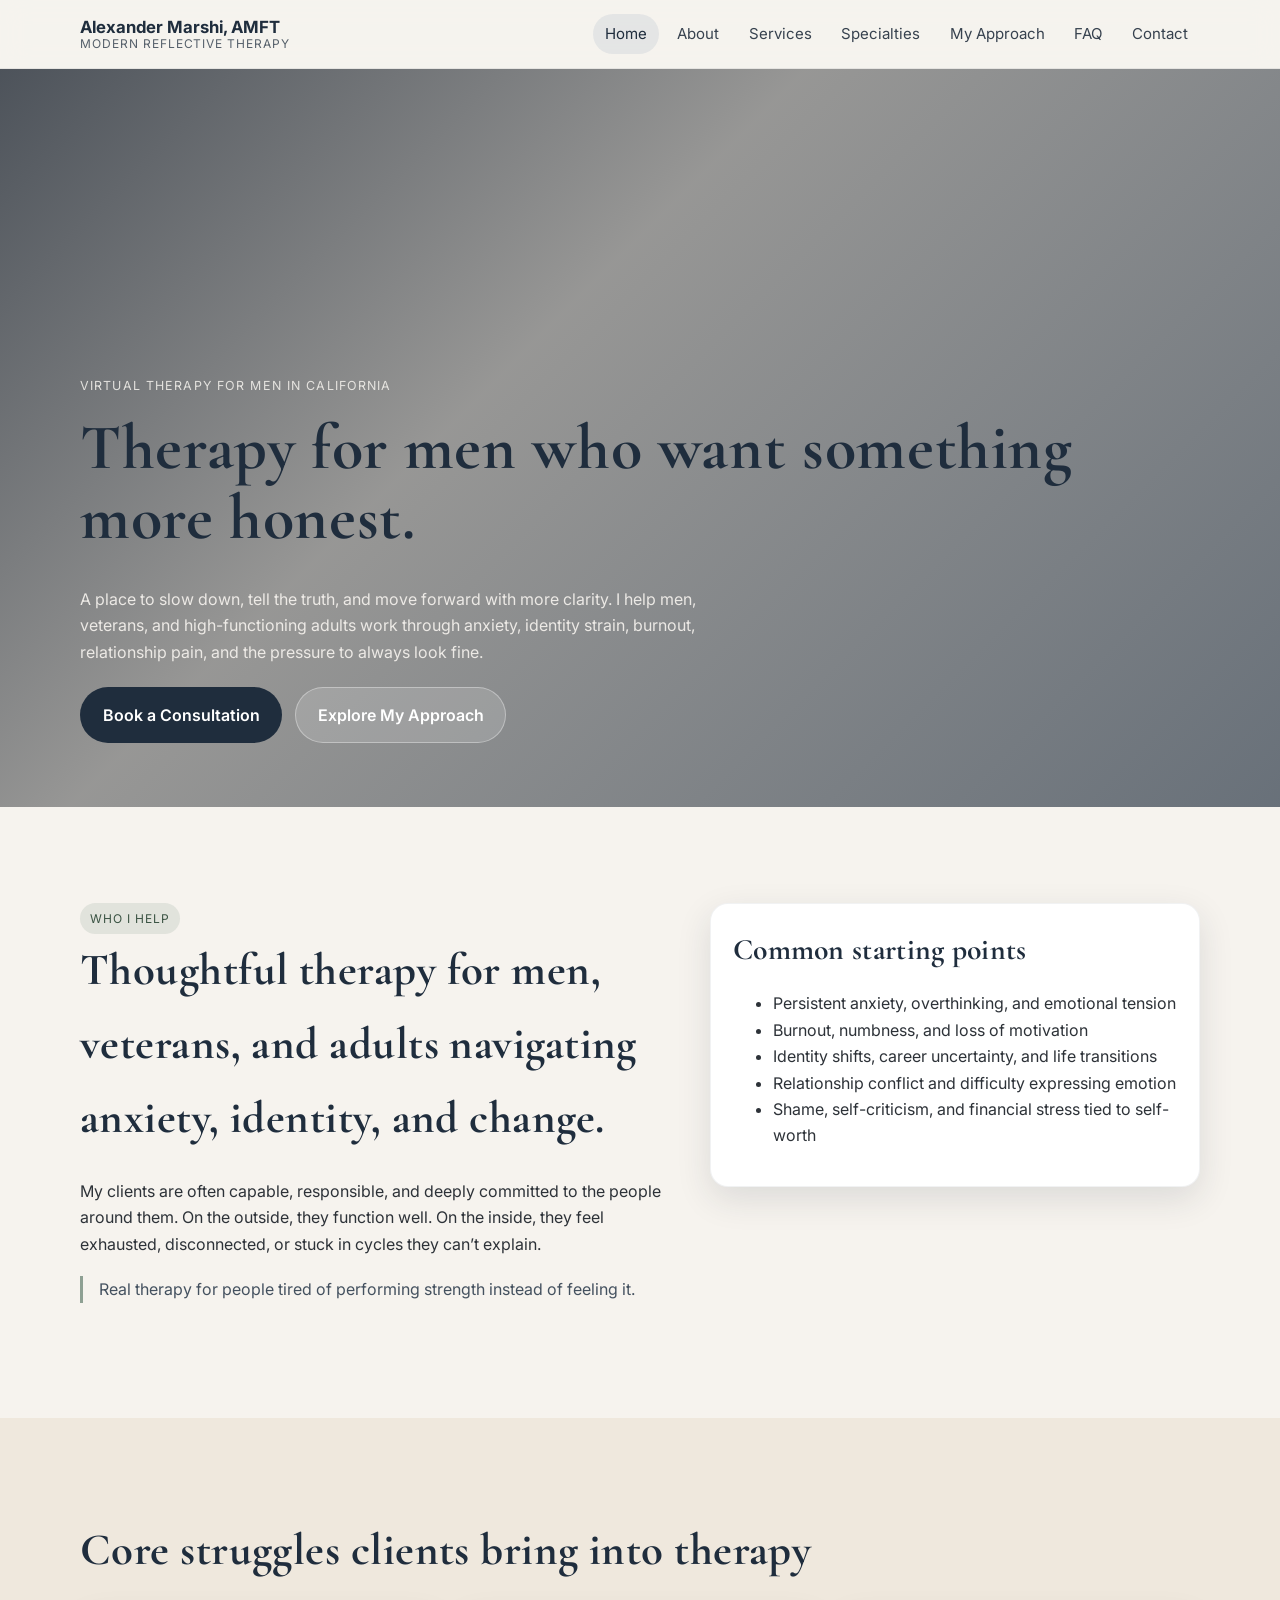
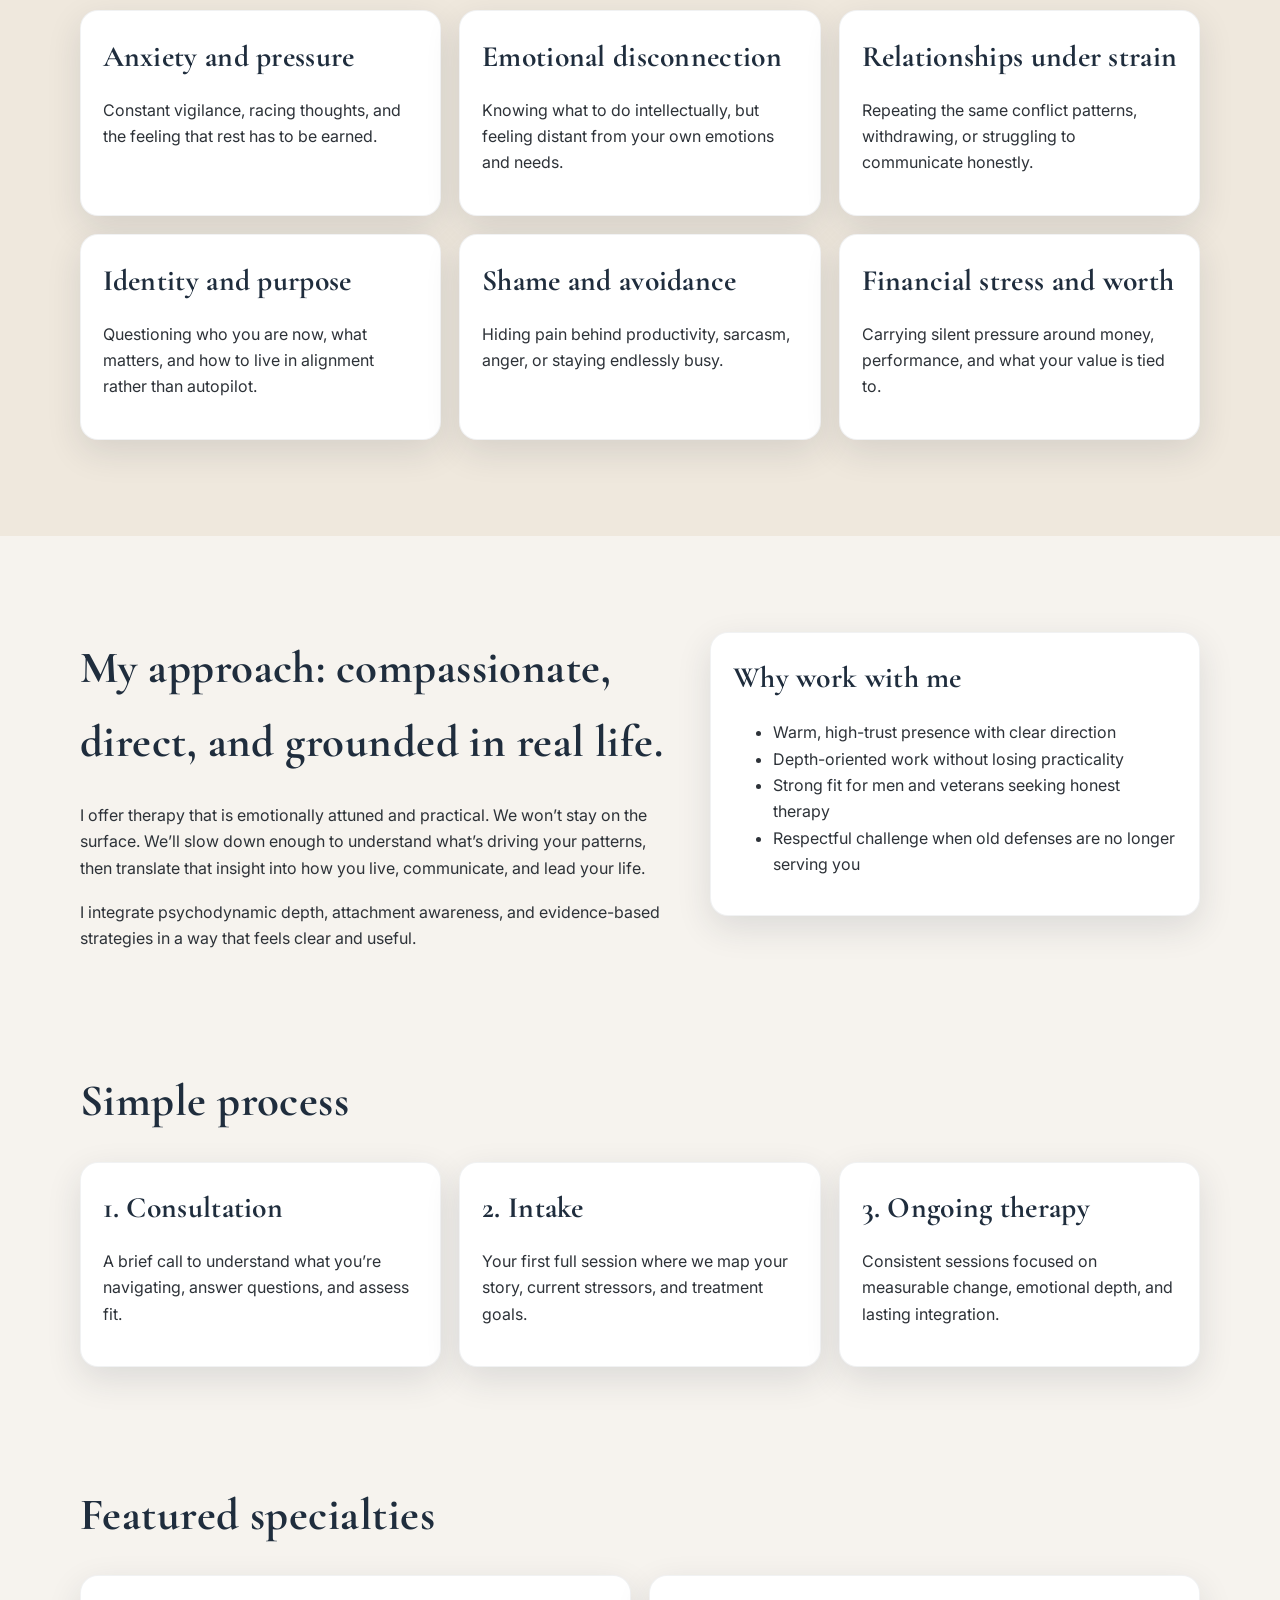
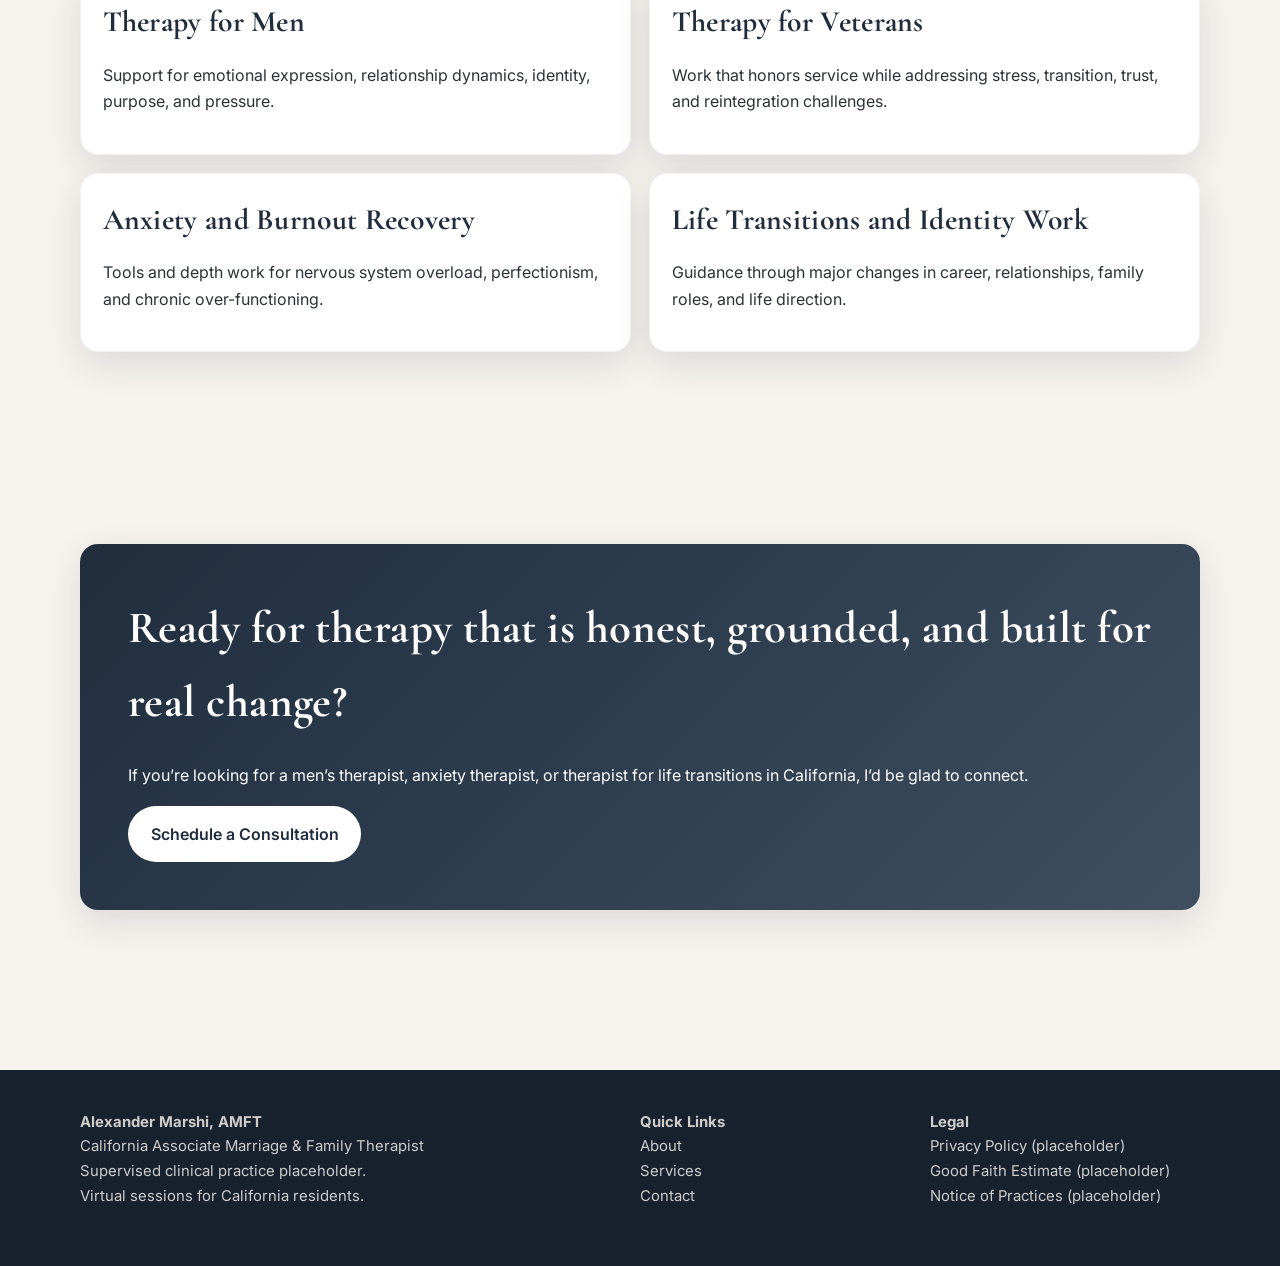
==== therapist-site/index.html @ 21ec8193 "Create premium multi-page therapist website for Alexander Marshi" ====
<!DOCTYPE html>
<html lang="en">
<head>
  <meta charset="UTF-8" />
  <meta name="viewport" content="width=device-width, initial-scale=1.0" />
  <meta name="description" content="Alexander Marshi, AMFT offers thoughtful therapy for men, veterans, and adults navigating anxiety, burnout, identity, relationships, and life transitions in California." />
  <title>Alexander Marshi, AMFT | Therapy for Men, Veterans, and Adults in California</title>
  <link rel="preconnect" href="https://fonts.googleapis.com">
  <link rel="preconnect" href="https://fonts.gstatic.com" crossorigin>
  <link href="https://fonts.googleapis.com/css2?family=Cormorant+Garamond:wght@500;600;700&family=Inter:wght@400;500;600;700&display=swap" rel="stylesheet">
  <link rel="stylesheet" href="assets/styles.css" />
</head>
<body>
  <header class="site-header">
    <div class="container nav-shell">
      <a class="brand" href="index.html"><strong>Alexander Marshi, AMFT</strong><span>Modern Reflective Therapy</span></a>
      <button class="nav-toggle" data-nav-toggle aria-label="Toggle navigation" aria-expanded="false">☰</button>
      <nav class="nav-links" data-nav-links>
        <a class="active" href="index.html">Home</a><a href="about.html">About</a><a href="services.html">Services</a><a href="specialties.html">Specialties</a><a href="approach.html">My Approach</a><a href="faq.html">FAQ</a><a href="contact.html">Contact</a>
      </nav>
    </div>
  </header>

  <section class="hero">
    <video autoplay muted loop playsinline poster="https://images.unsplash.com/photo-1506905925346-21bda4d32df4?auto=format&fit=crop&w=1800&q=80">
      <source src="https://player.vimeo.com/external/449354910.sd.mp4?s=4cbf26a3ed22e75ec96f9f59257f3447bdd8f9f9&profile_id=165&oauth2_token_id=57447761" type="video/mp4" />
    </video>
    <img class="hero-fallback" src="https://images.unsplash.com/photo-1507525428034-b723cf961d3e?auto=format&fit=crop&w=1800&q=80" alt="Calm ocean horizon at dusk" loading="eager" />
    <div class="hero-content">
      <span class="hero-kicker fade-up">virtual therapy for men in california</span>
      <h1 class="fade-up">Therapy for men who want something more honest.</h1>
      <p class="fade-up">A place to slow down, tell the truth, and move forward with more clarity. I help men, veterans, and high-functioning adults work through anxiety, identity strain, burnout, relationship pain, and the pressure to always look fine.</p>
      <div class="hero-actions fade-up">
        <a class="btn btn-primary" href="contact.html">Book a Consultation</a>
        <a class="btn btn-ghost" href="approach.html">Explore My Approach</a>
      </div>
    </div>
  </section>

  <main>
    <section class="section">
      <div class="container split">
        <div class="fade-up">
          <span class="badge">Who I Help</span>
          <h2>Thoughtful therapy for men, veterans, and adults navigating anxiety, identity, and change.</h2>
          <p>My clients are often capable, responsible, and deeply committed to the people around them. On the outside, they function well. On the inside, they feel exhausted, disconnected, or stuck in cycles they can’t explain.</p>
          <p class="highlight">Real therapy for people tired of performing strength instead of feeling it.</p>
        </div>
        <div class="card fade-up">
          <h3>Common starting points</h3>
          <ul>
            <li>Persistent anxiety, overthinking, and emotional tension</li>
            <li>Burnout, numbness, and loss of motivation</li>
            <li>Identity shifts, career uncertainty, and life transitions</li>
            <li>Relationship conflict and difficulty expressing emotion</li>
            <li>Shame, self-criticism, and financial stress tied to self-worth</li>
          </ul>
        </div>
      </div>
    </section>

    <section class="section" style="background:#efe8dd;">
      <div class="container">
        <h2 class="fade-up">Core struggles clients bring into therapy</h2>
        <div class="grid cols-3">
          <article class="card fade-up"><h3>Anxiety and pressure</h3><p>Constant vigilance, racing thoughts, and the feeling that rest has to be earned.</p></article>
          <article class="card fade-up"><h3>Emotional disconnection</h3><p>Knowing what to do intellectually, but feeling distant from your own emotions and needs.</p></article>
          <article class="card fade-up"><h3>Relationships under strain</h3><p>Repeating the same conflict patterns, withdrawing, or struggling to communicate honestly.</p></article>
          <article class="card fade-up"><h3>Identity and purpose</h3><p>Questioning who you are now, what matters, and how to live in alignment rather than autopilot.</p></article>
          <article class="card fade-up"><h3>Shame and avoidance</h3><p>Hiding pain behind productivity, sarcasm, anger, or staying endlessly busy.</p></article>
          <article class="card fade-up"><h3>Financial stress and worth</h3><p>Carrying silent pressure around money, performance, and what your value is tied to.</p></article>
        </div>
      </div>
    </section>

    <section class="section">
      <div class="container split">
        <div class="fade-up">
          <h2>My approach: compassionate, direct, and grounded in real life.</h2>
          <p>I offer therapy that is emotionally attuned and practical. We won’t stay on the surface. We’ll slow down enough to understand what’s driving your patterns, then translate that insight into how you live, communicate, and lead your life.</p>
          <p>I integrate psychodynamic depth, attachment awareness, and evidence-based strategies in a way that feels clear and useful.</p>
        </div>
        <div class="card fade-up">
          <h3>Why work with me</h3>
          <ul>
            <li>Warm, high-trust presence with clear direction</li>
            <li>Depth-oriented work without losing practicality</li>
            <li>Strong fit for men and veterans seeking honest therapy</li>
            <li>Respectful challenge when old defenses are no longer serving you</li>
          </ul>
        </div>
      </div>
    </section>

    <section class="section" style="padding-top:0;">
      <div class="container">
        <h2 class="fade-up">Simple process</h2>
        <div class="grid cols-3">
          <article class="card fade-up"><h3>1. Consultation</h3><p>A brief call to understand what you’re navigating, answer questions, and assess fit.</p></article>
          <article class="card fade-up"><h3>2. Intake</h3><p>Your first full session where we map your story, current stressors, and treatment goals.</p></article>
          <article class="card fade-up"><h3>3. Ongoing therapy</h3><p>Consistent sessions focused on measurable change, emotional depth, and lasting integration.</p></article>
        </div>
      </div>
    </section>

    <section class="section" style="padding-top:1rem;">
      <div class="container">
        <h2 class="fade-up">Featured specialties</h2>
        <div class="grid cols-2">
          <article class="card fade-up"><h3>Therapy for Men</h3><p>Support for emotional expression, relationship dynamics, identity, purpose, and pressure.</p></article>
          <article class="card fade-up"><h3>Therapy for Veterans</h3><p>Work that honors service while addressing stress, transition, trust, and reintegration challenges.</p></article>
          <article class="card fade-up"><h3>Anxiety and Burnout Recovery</h3><p>Tools and depth work for nervous system overload, perfectionism, and chronic over-functioning.</p></article>
          <article class="card fade-up"><h3>Life Transitions and Identity Work</h3><p>Guidance through major changes in career, relationships, family roles, and life direction.</p></article>
        </div>
      </div>
    </section>

    <section class="section">
      <div class="container cta-band fade-up">
        <h2>Ready for therapy that is honest, grounded, and built for real change?</h2>
        <p>If you’re looking for a men’s therapist, anxiety therapist, or therapist for life transitions in California, I’d be glad to connect.</p>
        <a class="btn btn-light" href="contact.html">Schedule a Consultation</a>
      </div>
    </section>
  </main>

  <footer class="footer">
    <div class="container footer-grid">
      <div><strong>Alexander Marshi, AMFT</strong><p>California Associate Marriage & Family Therapist<br/>Supervised clinical practice placeholder.<br/>Virtual sessions for California residents.</p></div>
      <div><strong>Quick Links</strong><p><a href="about.html">About</a><br><a href="services.html">Services</a><br><a href="contact.html">Contact</a></p></div>
      <div><strong>Legal</strong><p>Privacy Policy (placeholder)<br>Good Faith Estimate (placeholder)<br>Notice of Practices (placeholder)</p></div>
    </div>
  </footer>

  <script src="assets/script.js"></script>
</body>
</html>
---- therapist-site/assets/styles.css ----
:root {
  --off-white: #f6f3ee;
  --sand: #e8dfd1;
  --navy: #1f2d3d;
  --charcoal: #232629;
  --sage: #8ea093;
  --steel: #9caec2;
  --text: #2d3238;
  --white: #fff;
  --shadow: 0 12px 35px rgba(31, 45, 61, 0.12);
  --radius: 18px;
  --container: min(1120px, 92vw);
}

* { box-sizing: border-box; }
html { scroll-behavior: smooth; }
body {
  margin: 0;
  font-family: "Inter", "Avenir Next", system-ui, -apple-system, sans-serif;
  color: var(--text);
  background: var(--off-white);
  line-height: 1.65;
}

h1, h2, h3, h4 {
  font-family: "Cormorant Garamond", "Iowan Old Style", "Times New Roman", serif;
  letter-spacing: 0.01em;
  color: var(--navy);
  margin: 0 0 0.5em;
}

h1 { font-size: clamp(2.2rem, 5vw, 4rem); line-height: 1.1; }
h2 { font-size: clamp(1.9rem, 3.8vw, 2.8rem); }
h3 { font-size: clamp(1.4rem, 2.8vw, 1.85rem); }

p { margin: 0 0 1.1rem; }
a { color: inherit; text-decoration: none; }

.container { width: var(--container); margin: 0 auto; }
.section { padding: clamp(3.2rem, 8vw, 6rem) 0; }

.site-header {
  position: sticky;
  top: 0;
  z-index: 50;
  backdrop-filter: blur(14px);
  background: rgba(246, 243, 238, 0.9);
  border-bottom: 1px solid rgba(31,45,61,.08);
}

.nav-shell {
  display: flex;
  align-items: center;
  justify-content: space-between;
  padding: 0.85rem 0;
  gap: 1rem;
}

.brand {
  display: flex;
  flex-direction: column;
  line-height: 1.1;
}
.brand strong { font-size: 1.05rem; color: var(--navy); }
.brand span { font-size: .75rem; letter-spacing: .08em; text-transform: uppercase; color: #56606b; }

.nav-toggle {
  background: none;
  border: 1px solid rgba(31,45,61,.2);
  color: var(--navy);
  border-radius: 10px;
  padding: 0.35rem 0.55rem;
  font-size: 1.1rem;
  display: none;
}

.nav-links {
  display: flex;
  align-items: center;
  gap: .35rem;
  flex-wrap: wrap;
}

.nav-links a {
  padding: .5rem .75rem;
  border-radius: 999px;
  font-size: .94rem;
  color: #37424f;
}
.nav-links a:hover,
.nav-links a.active { background: rgba(156,174,194,.2); color: var(--navy); }

.btn {
  display: inline-flex;
  align-items: center;
  justify-content: center;
  gap: .5rem;
  padding: .85rem 1.35rem;
  border-radius: 999px;
  font-weight: 600;
  transition: transform .25s ease, box-shadow .25s ease, background .3s ease;
  border: 1px solid transparent;
}
.btn:hover { transform: translateY(-2px); box-shadow: var(--shadow); }
.btn-primary { background: var(--navy); color: var(--white); }
.btn-ghost { background: rgba(255,255,255,.15); color: var(--white); border-color: rgba(255,255,255,.35); }
.btn-light { background: var(--white); color: var(--navy); }

.hero {
  position: relative;
  min-height: 82vh;
  color: var(--white);
  display: grid;
  align-items: end;
  isolation: isolate;
}

.hero video,
.hero .hero-fallback {
  position: absolute;
  inset: 0;
  width: 100%;
  height: 100%;
  object-fit: cover;
  z-index: -2;
}
.hero .hero-fallback { display: none; }
.hero::before {
  content: "";
  position: absolute;
  inset: 0;
  background: linear-gradient(135deg, rgba(18, 27, 39, .74), rgba(35, 38, 41, .45) 40%, rgba(31,45,61,.66));
  z-index: -1;
}

.hero-content {
  width: var(--container);
  margin: 0 auto;
  padding: 5rem 0 4rem;
}
.hero-kicker {
  display: inline-block;
  letter-spacing: .09em;
  text-transform: uppercase;
  font-size: .78rem;
  margin-bottom: 1rem;
  color: rgba(246,243,238,.85);
}
.hero p { max-width: 65ch; color: rgba(246,243,238,.9); }
.hero-actions { display: flex; gap: .8rem; flex-wrap: wrap; margin-top: 1.4rem; }

.grid {
  display: grid;
  gap: 1.15rem;
}
.cols-2 { grid-template-columns: repeat(2, minmax(0,1fr)); }
.cols-3 { grid-template-columns: repeat(3, minmax(0,1fr)); }

.card {
  background: var(--white);
  border-radius: var(--radius);
  padding: 1.35rem;
  box-shadow: var(--shadow);
  border: 1px solid rgba(31,45,61,.06);
}

.muted { color: #5a6270; }
.highlight {
  border-left: 3px solid var(--sage);
  padding-left: 1rem;
  margin: 1.2rem 0;
  color: #44515f;
}

.split {
  display: grid;
  grid-template-columns: 1.1fr .9fr;
  gap: 2rem;
  align-items: start;
}

.cta-band {
  background: linear-gradient(135deg, #1f2d3d, #3f4f60);
  color: var(--white);
  border-radius: var(--radius);
  padding: clamp(2rem, 5vw, 3rem);
  box-shadow: var(--shadow);
}
.cta-band h2, .cta-band p { color: var(--white); }

.footer {
  background: #18222f;
  color: rgba(246,243,238,.82);
  margin-top: 4rem;
  padding: 2.5rem 0;
  font-size: .93rem;
}
.footer-grid {
  display: grid;
  grid-template-columns: 2fr 1fr 1fr;
  gap: 1.2rem;
}

.badge {
  display: inline-block;
  padding: .35rem .65rem;
  border-radius: 999px;
  font-size: .75rem;
  text-transform: uppercase;
  letter-spacing: .08em;
  background: rgba(142,160,147,.2);
  color: #3a5343;
}

.fade-up {
  opacity: 0;
  transform: translateY(20px);
  transition: opacity .8s ease, transform .8s ease;
}
.fade-up.in { opacity: 1; transform: translateY(0); }

input, textarea {
  width: 100%;
  border: 1px solid rgba(31,45,61,.18);
  border-radius: 12px;
  padding: .85rem .95rem;
  background: #fff;
  color: var(--text);
  font: inherit;
}
textarea { min-height: 140px; resize: vertical; }
label { display: block; margin-bottom: .35rem; font-weight: 600; color: #33414f; }

@media (max-width: 900px) {
  .cols-3, .cols-2, .split, .footer-grid { grid-template-columns: 1fr; }
  .nav-toggle { display: inline-flex; }
  .nav-links {
    position: absolute;
    top: 100%;
    right: 4vw;
    left: 4vw;
    flex-direction: column;
    background: var(--white);
    border-radius: 14px;
    box-shadow: var(--shadow);
    border: 1px solid rgba(31,45,61,.08);
    padding: .65rem;
    opacity: 0;
    pointer-events: none;
    transform: translateY(-8px);
    transition: .25s ease;
  }
  .nav-links.open {
    opacity: 1;
    pointer-events: auto;
    transform: translateY(0);
  }
  .hero { min-height: 74vh; }
}

@media (max-width: 680px) {
  .hero video { display: none; }
  .hero .hero-fallback { display: block; }
}
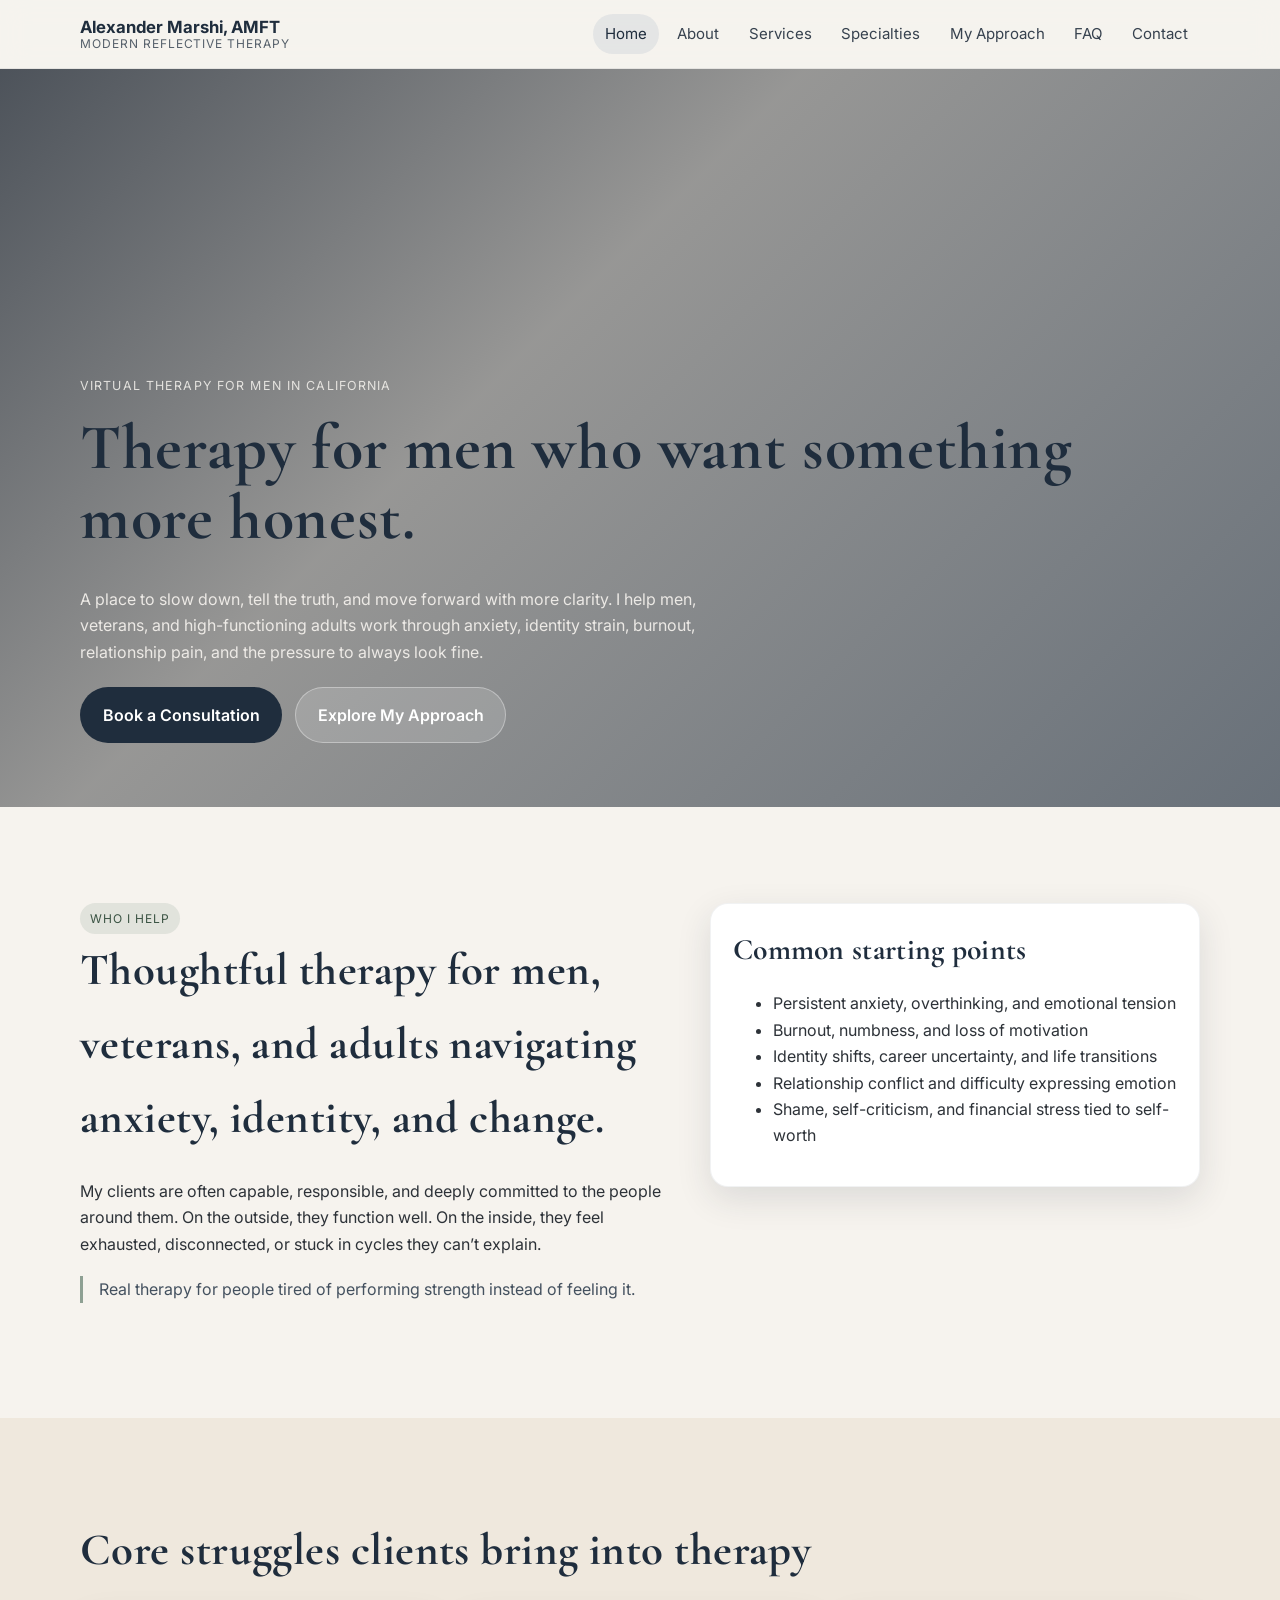
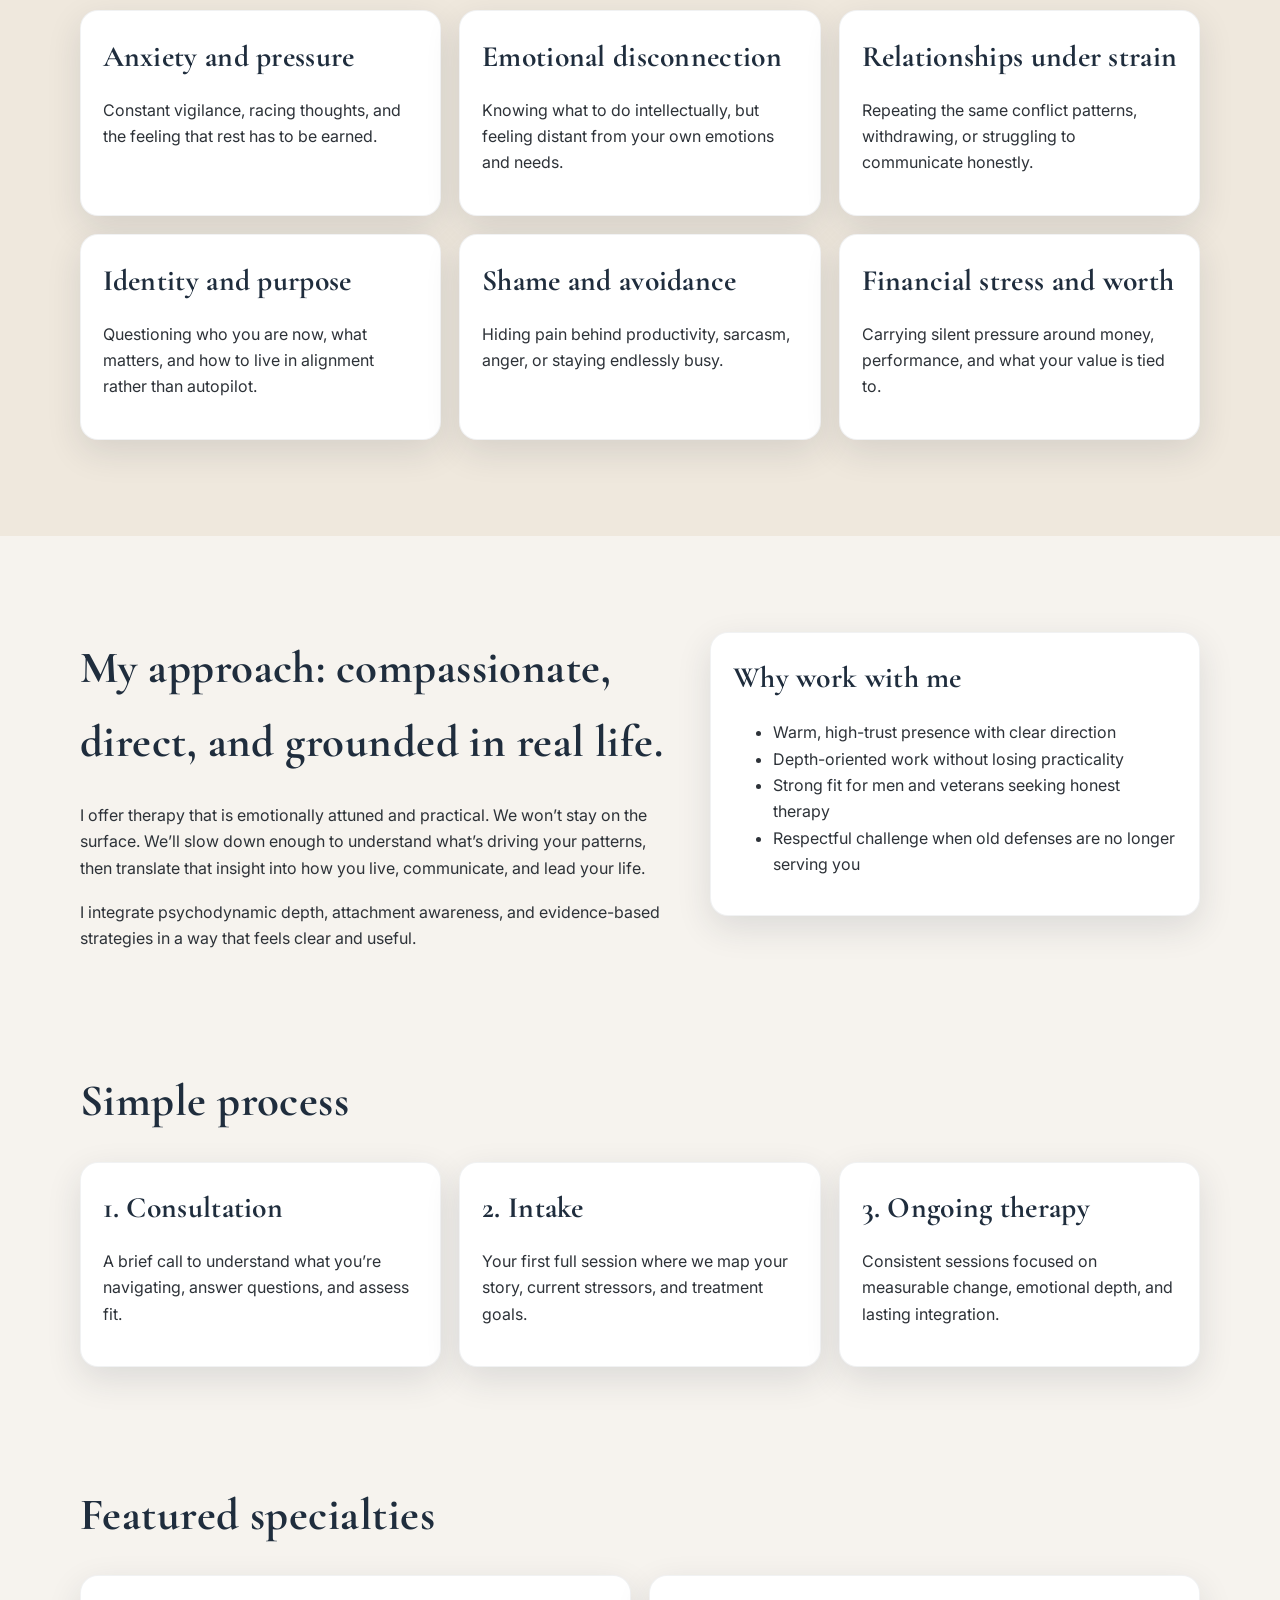
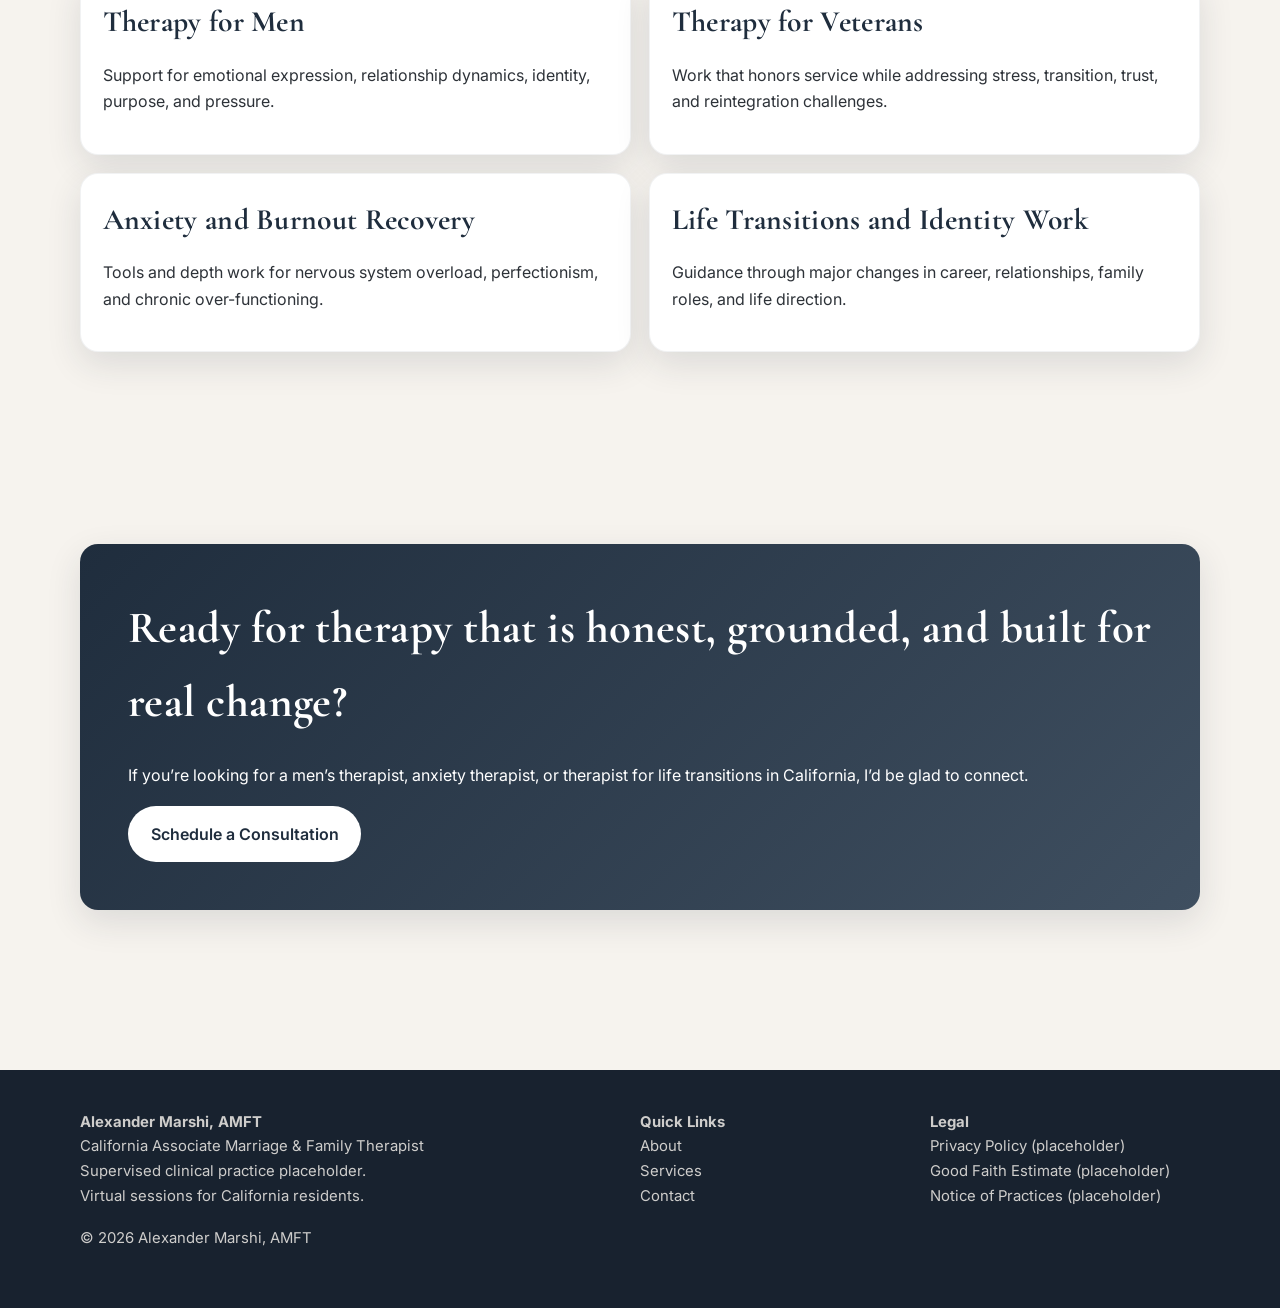
==== commit df9c51bd: "Fix therapist-site pages and interactions to be fully functional" ====
--- a/therapist-site/index.html
+++ b/therapist-site/index.html
@@ -22,7 +22,7 @@
   </header>
 
   <section class="hero">
-    <video autoplay muted loop playsinline poster="https://images.unsplash.com/photo-1506905925346-21bda4d32df4?auto=format&fit=crop&w=1800&q=80">
+    <video autoplay muted loop playsinline preload="metadata" poster="https://images.unsplash.com/photo-1506905925346-21bda4d32df4?auto=format&fit=crop&w=1800&q=80">
       <source src="https://player.vimeo.com/external/449354910.sd.mp4?s=4cbf26a3ed22e75ec96f9f59257f3447bdd8f9f9&profile_id=165&oauth2_token_id=57447761" type="video/mp4" />
     </video>
     <img class="hero-fallback" src="https://images.unsplash.com/photo-1507525428034-b723cf961d3e?auto=format&fit=crop&w=1800&q=80" alt="Calm ocean horizon at dusk" loading="eager" />
@@ -130,6 +130,7 @@
       <div><strong>Quick Links</strong><p><a href="about.html">About</a><br><a href="services.html">Services</a><br><a href="contact.html">Contact</a></p></div>
       <div><strong>Legal</strong><p>Privacy Policy (placeholder)<br>Good Faith Estimate (placeholder)<br>Notice of Practices (placeholder)</p></div>
     </div>
+    <div class="container"><p>© <span data-year></span> Alexander Marshi, AMFT</p></div>
   </footer>
 
   <script src="assets/script.js"></script>
--- a/therapist-site/assets/styles.css
+++ b/therapist-site/assets/styles.css
@@ -262,3 +262,22 @@
   .hero video { display: none; }
   .hero .hero-fallback { display: block; }
 }
+
+.page-hero {
+  background: linear-gradient(180deg, rgba(31,45,61,.1), rgba(31,45,61,.03));
+  border-bottom: 1px solid rgba(31,45,61,.08);
+}
+
+.page-hero .container { padding: clamp(2rem, 5vw, 3.5rem) 0; }
+
+.list-clean {
+  margin: 0;
+  padding-left: 1.1rem;
+}
+
+.list-clean li { margin-bottom: .45rem; }
+
+@media (prefers-reduced-motion: reduce) {
+  html { scroll-behavior: auto; }
+  .fade-up { opacity: 1; transform: none; transition: none; }
+}
